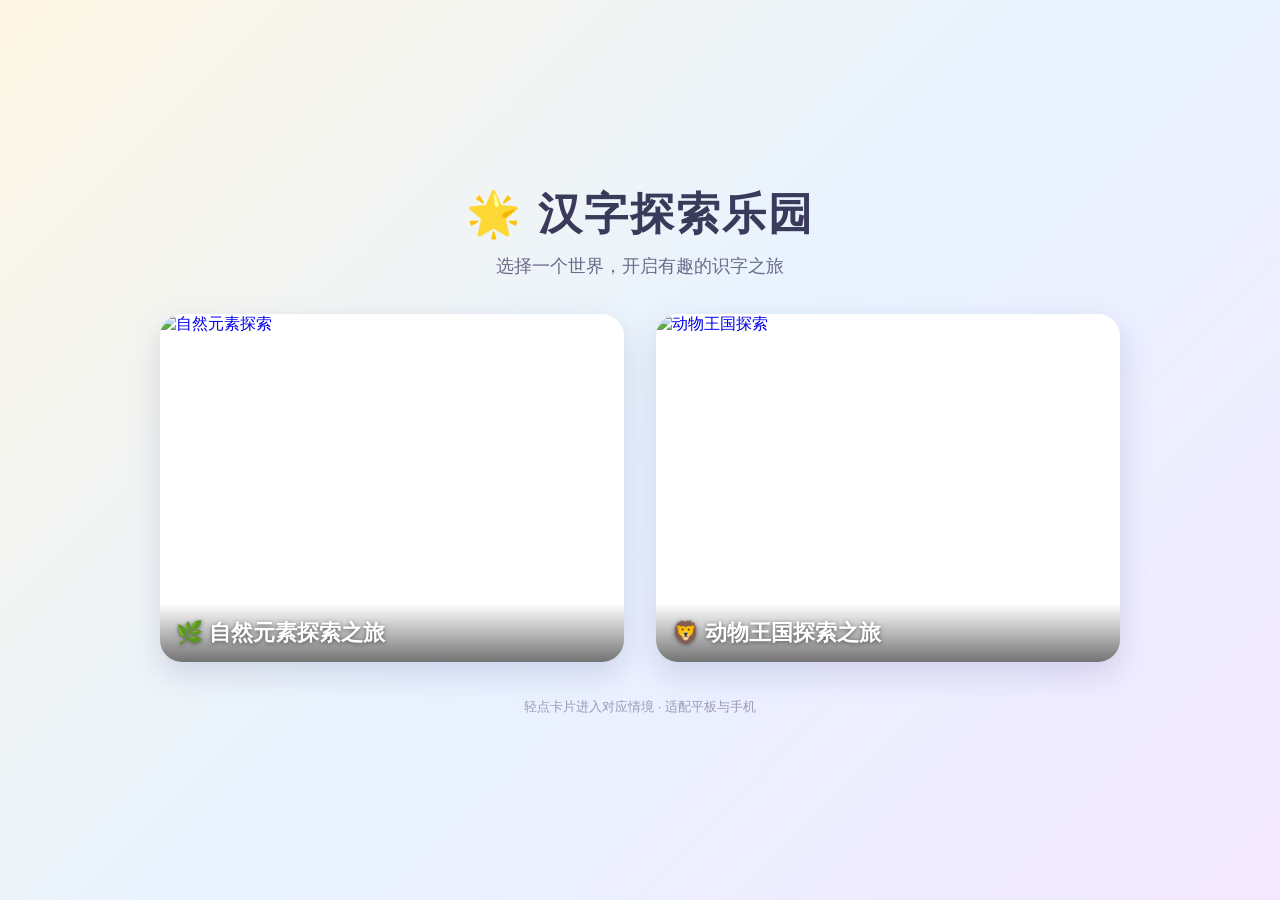
==== index.html @ 64d81b59 "Add files via upload" ====
<!DOCTYPE html>
<html lang="zh-CN">
<head>
<meta charset="UTF-8">
<meta name="viewport" content="width=device-width, initial-scale=1.0, viewport-fit=cover">
<title>汉字探索乐园 · 识字卡片</title>
<link rel="icon" href="data:,">
<style>
  * { margin: 0; padding: 0; box-sizing: border-box; }
  html, body { height: 100%; }
  body {
    font-family: "PingFang SC", "Microsoft YaHei", -apple-system, "Segoe UI", sans-serif;
    min-height: 100vh;
    display: flex;
    flex-direction: column;
    align-items: center;
    justify-content: center;
    padding: env(safe-area-inset-top) 16px env(safe-area-inset-bottom);
    background: linear-gradient(135deg, #fef6e4 0%, #e8f3ff 50%, #f3e8ff 100%);
    color: #3a3a5a;
    -webkit-tap-highlight-color: transparent;
  }
  header { text-align: center; margin-bottom: clamp(20px, 4vh, 48px); }
  header h1 { font-size: clamp(26px, 6vw, 44px); letter-spacing: 2px; }
  header p { margin-top: 10px; font-size: clamp(14px, 3.4vw, 18px); color: #6b6b8a; }
  .entries {
    display: grid;
    grid-template-columns: repeat(2, minmax(0, 1fr));
    gap: clamp(16px, 3vw, 32px);
    width: min(960px, 92vw);
  }
  @media (max-width: 680px) { .entries { grid-template-columns: 1fr; } }
  .entry {
    position: relative;
    display: block;
    text-decoration: none;
    border-radius: 22px;
    overflow: hidden;
    background: #fff;
    box-shadow: 0 12px 30px rgba(80, 80, 140, .18);
    transition: transform .25s ease, box-shadow .25s ease;
    aspect-ratio: 4 / 3;
  }
  .entry:hover, .entry:focus-visible {
    transform: translateY(-6px) scale(1.02);
    box-shadow: 0 18px 40px rgba(80, 80, 140, .28);
    outline: none;
  }
  .entry img { width: 100%; height: 100%; object-fit: cover; display: block; }
  .entry .label {
    position: absolute; left: 0; right: 0; bottom: 0;
    padding: 14px 16px;
    font-size: clamp(16px, 3vw, 22px);
    font-weight: 700;
    color: #fff;
    background: linear-gradient(transparent, rgba(0, 0, 0, .55));
    text-shadow: 0 1px 4px rgba(0, 0, 0, .5);
  }
  footer { margin-top: clamp(20px, 4vh, 40px); font-size: 13px; color: #9a9ab5; text-align: center; }
</style>
</head>
<body>
  <header>
    <h1>🌟 汉字探索乐园</h1>
    <p>选择一个世界，开启有趣的识字之旅</p>
  </header>
  <main class="entries">
    <a class="entry" href="nature.html" aria-label="自然元素探索之旅">
      <img src="背景1.jpg" alt="自然元素探索" decoding="async">
      <span class="label">🌿 自然元素探索之旅</span>
    </a>
    <a class="entry" href="zoo.html" aria-label="动物王国探索之旅">
      <img src="背景图2.jpg" alt="动物王国探索" decoding="async">
      <span class="label">🦁 动物王国探索之旅</span>
    </a>
  </main>
  <footer>轻点卡片进入对应情境 · 适配平板与手机</footer>
</body>
</html>
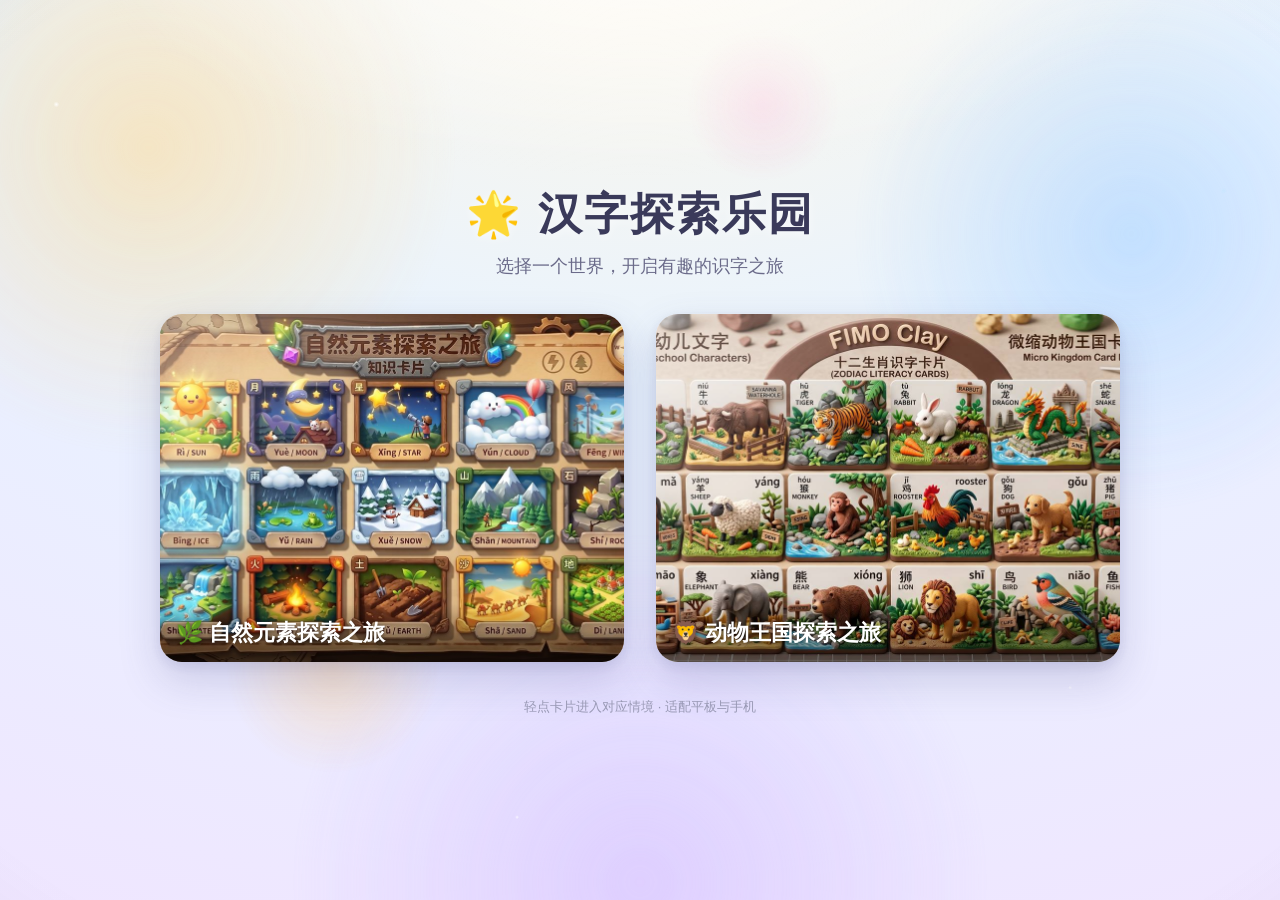
==== commit 3444dcf0: "Enhance index.html with parallax background effects Updated styles and added a multi-layer backgroun" ====
--- a/index.html
+++ b/index.html
@@ -11,69 +11,190 @@
   body {
     font-family: "PingFang SC", "Microsoft YaHei", -apple-system, "Segoe UI", sans-serif;
     min-height: 100vh;
-    display: flex;
-    flex-direction: column;
-    align-items: center;
-    justify-content: center;
+    display: flex; flex-direction: column; align-items: center; justify-content: center;
     padding: env(safe-area-inset-top) 16px env(safe-area-inset-bottom);
-    background: linear-gradient(135deg, #fef6e4 0%, #e8f3ff 50%, #f3e8ff 100%);
+    /* 基础光影渐变（顶部受光、底部偏冷，营造空间感） */
+    background: radial-gradient(120% 120% at 50% -10%, #fff7e6 0%, #e8f3ff 45%, #efe6ff 100%);
     color: #3a3a5a;
     -webkit-tap-highlight-color: transparent;
-  }
+    position: relative;
+  }
+
+  /* ============ 立体层次背景舞台（视差 + 光影） ============ */
+  .bg-stage { position: fixed; inset: 0; z-index: 0; overflow: hidden; pointer-events: none; }
+  .bg-layer { position: absolute; inset: -10%; will-change: transform; }
+  /* 远景柔光团：最慢、最模糊、最淡 —— 推远景深 */
+  .bg-layer.far {
+    background:
+      radial-gradient(40vmax 40vmax at 18% 22%, rgba(255,214,140,.55), transparent 60%),
+      radial-gradient(36vmax 36vmax at 82% 30%, rgba(150,200,255,.50), transparent 60%),
+      radial-gradient(44vmax 44vmax at 50% 90%, rgba(200,170,255,.45), transparent 62%);
+    filter: blur(8px); opacity: .9;
+  }
+  /* 中景光斑：中速、中等模糊 */
+  .bg-layer.mid {
+    background:
+      radial-gradient(14vmax 14vmax at 30% 70%, rgba(255,183,77,.35), transparent 60%),
+      radial-gradient(12vmax 12vmax at 70% 58%, rgba(120,170,255,.30), transparent 60%),
+      radial-gradient(10vmax 10vmax at 58% 18%, rgba(255,140,200,.28), transparent 60%);
+    filter: blur(2px); opacity: .8;
+  }
+  /* 近景星点：最快、清晰，带高光 —— 拉近景深 */
+  .bg-layer.near {
+    opacity: .9;
+    background-image:
+      radial-gradient(3px 3px at 12% 18%, rgba(255,255,255,.95), transparent),
+      radial-gradient(2px 2px at 28% 62%, rgba(255,255,255,.85), transparent),
+      radial-gradient(3px 3px at 55% 38%, rgba(255,247,200,.95), transparent),
+      radial-gradient(2px 2px at 78% 72%, rgba(255,255,255,.80), transparent),
+      radial-gradient(3px 3px at 88% 26%, rgba(200,230,255,.95), transparent),
+      radial-gradient(2px 2px at 42% 84%, rgba(255,255,255,.80), transparent);
+  }
+  /* 顶部光晕：模拟光源，强化光影质感 */
+  .bg-light {
+    position: absolute; inset: 0; pointer-events: none;
+    background: radial-gradient(80% 50% at 50% -8%, rgba(255,255,255,.85), rgba(255,255,255,0) 55%);
+  }
+  /* 边缘暗角：聚焦中心，增强景深 */
+  .bg-vignette {
+    position: absolute; inset: 0; pointer-events: none;
+    background: radial-gradient(120% 120% at 50% 50%, transparent 55%, rgba(60,50,90,.18) 100%);
+  }
+
+  /* 内容层浮于背景之上 */
+  .page {
+    position: relative; z-index: 1;
+    display: flex; flex-direction: column; align-items: center; width: 100%;
+  }
+
   header { text-align: center; margin-bottom: clamp(20px, 4vh, 48px); }
-  header h1 { font-size: clamp(26px, 6vw, 44px); letter-spacing: 2px; }
+  header h1 {
+    font-size: clamp(26px, 6vw, 44px); letter-spacing: 2px;
+    text-shadow: 0 2px 10px rgba(255,255,255,.6);
+  }
   header p { margin-top: 10px; font-size: clamp(14px, 3.4vw, 18px); color: #6b6b8a; }
+
   .entries {
-    display: grid;
-    grid-template-columns: repeat(2, minmax(0, 1fr));
-    gap: clamp(16px, 3vw, 32px);
-    width: min(960px, 92vw);
+    display: grid; grid-template-columns: repeat(2, minmax(0, 1fr));
+    gap: clamp(16px, 3vw, 32px); width: min(960px, 92vw);
+    perspective: 1200px; /* 卡片 3D 倾斜舞台 */
   }
   @media (max-width: 680px) { .entries { grid-template-columns: 1fr; } }
+
   .entry {
-    position: relative;
-    display: block;
-    text-decoration: none;
-    border-radius: 22px;
-    overflow: hidden;
-    background: #fff;
-    box-shadow: 0 12px 30px rgba(80, 80, 140, .18);
-    transition: transform .25s ease, box-shadow .25s ease;
+    position: relative; display: block; text-decoration: none;
+    border-radius: 22px; overflow: hidden; background: #fff;
+    box-shadow: 0 18px 40px rgba(80,80,140,.22), 0 4px 12px rgba(80,80,140,.12);
+    transition: transform .3s cubic-bezier(.2,.7,.3,1), box-shadow .3s ease;
     aspect-ratio: 4 / 3;
+    transform-style: preserve-3d;
+    animation: floaty 7s ease-in-out infinite; /* 轻微悬浮，强化立体“活”感 */
+  }
+  .entry:nth-child(2) { animation-delay: -3.5s; }
+  @keyframes floaty {
+    0%, 100% { transform: translateY(0) rotateX(0) rotateY(0); }
+    50%      { transform: translateY(-10px) rotateX(2deg) rotateY(-1.5deg); }
   }
   .entry:hover, .entry:focus-visible {
-    transform: translateY(-6px) scale(1.02);
-    box-shadow: 0 18px 40px rgba(80, 80, 140, .28);
-    outline: none;
+    transform: translateY(-8px) scale(1.03) rotateX(4deg) rotateY(-2deg);
+    box-shadow: 0 26px 55px rgba(80,80,140,.30), 0 6px 16px rgba(80,80,140,.16);
+    outline: none; animation-play-state: paused;
   }
   .entry img { width: 100%; height: 100%; object-fit: cover; display: block; }
   .entry .label {
     position: absolute; left: 0; right: 0; bottom: 0;
-    padding: 14px 16px;
-    font-size: clamp(16px, 3vw, 22px);
-    font-weight: 700;
-    color: #fff;
-    background: linear-gradient(transparent, rgba(0, 0, 0, .55));
-    text-shadow: 0 1px 4px rgba(0, 0, 0, .5);
-  }
+    padding: 14px 16px; font-size: clamp(16px, 3vw, 22px); font-weight: 700;
+    color: #fff; background: linear-gradient(transparent, rgba(0,0,0,.55));
+    text-shadow: 0 1px 4px rgba(0,0,0,.5);
+  }
+  /* 卡片左上高光，强化光影质感 */
+  .entry::after {
+    content: ""; position: absolute; inset: 0; pointer-events: none;
+    background: linear-gradient(135deg, rgba(255,255,255,.35), rgba(255,255,255,0) 40%);
+    mix-blend-mode: screen;
+  }
+
   footer { margin-top: clamp(20px, 4vh, 40px); font-size: 13px; color: #9a9ab5; text-align: center; }
+
+  /* 尊重“减少动态效果”偏好：关闭所有视差与悬浮动画 */
+  @media (prefers-reduced-motion: reduce) {
+    .entry { animation: none; }
+    .bg-layer { transition: none !important; }
+  }
+  /* 触屏设备：降低远景模糊成本（无鼠标，视差改为自动轻漂） */
+  @media (hover: none) {
+    .bg-layer.far { filter: blur(6px); }
+  }
 </style>
 </head>
 <body>
-  <header>
-    <h1>🌟 汉字探索乐园</h1>
-    <p>选择一个世界，开启有趣的识字之旅</p>
-  </header>
-  <main class="entries">
-    <a class="entry" href="nature.html" aria-label="自然元素探索之旅">
-      <img src="背景1.jpg" alt="自然元素探索" decoding="async">
-      <span class="label">🌿 自然元素探索之旅</span>
-    </a>
-    <a class="entry" href="zoo.html" aria-label="动物王国探索之旅">
-      <img src="背景图2.jpg" alt="动物王国探索" decoding="async">
-      <span class="label">🦁 动物王国探索之旅</span>
-    </a>
-  </main>
-  <footer>轻点卡片进入对应情境 · 适配平板与手机</footer>
+  <!-- 立体层次背景：远/中/近三层 + 光源 + 暗角 -->
+  <div class="bg-stage" aria-hidden="true">
+    <div class="bg-layer far"  data-depth="10"></div>
+    <div class="bg-layer mid"  data-depth="24"></div>
+    <div class="bg-layer near" data-depth="46"></div>
+    <div class="bg-light"></div>
+    <div class="bg-vignette"></div>
+  </div>
+
+  <div class="page">
+    <header>
+      <h1>🌟 汉字探索乐园</h1>
+      <p>选择一个世界，开启有趣的识字之旅</p>
+    </header>
+    <main class="entries">
+      <a class="entry" href="nature.html" aria-label="自然元素探索之旅">
+        <img src="背景1.jpg" alt="自然元素探索" decoding="async">
+        <span class="label">🌿 自然元素探索之旅</span>
+      </a>
+      <a class="entry" href="zoo.html" aria-label="动物王国探索之旅">
+        <img src="背景图2.jpg" alt="动物王国探索" decoding="async">
+        <span class="label">🦁 动物王国探索之旅</span>
+      </a>
+    </main>
+    <footer>轻点卡片进入对应情境 · 适配平板与手机</footer>
+  </div>
+
+  <script>
+  (function () {
+    var reduce = window.matchMedia && window.matchMedia('(prefers-reduced-motion: reduce)').matches;
+    if (reduce) return; // 尊重减少动效偏好，不做视差
+    var noHover = window.matchMedia && window.matchMedia('(hover: none)').matches;
+    var layers = Array.prototype.slice.call(document.querySelectorAll('.bg-layer'));
+    var tx = 0, ty = 0, cx = 0, cy = 0, raf = null;
+
+    function animate() {
+      cx += (tx - cx) * 0.08; // 平滑缓动，避免突兀
+      cy += (ty - cy) * 0.08;
+      for (var i = 0; i < layers.length; i++) {
+        var d = parseFloat(layers[i].getAttribute('data-depth')) || 0;
+        // 仅用 transform（GPU 合成），不触发重排/重绘
+        layers[i].style.transform = 'translate3d(' + (-cx * d) + 'px,' + (-cy * d) + 'px,0)';
+      }
+      if (Math.abs(tx - cx) > 0.1 || Math.abs(ty - cy) > 0.1) raf = requestAnimationFrame(animate);
+      else raf = null;
+    }
+    function schedule() { if (!raf) raf = requestAnimationFrame(animate); }
+
+    if (!noHover) {
+      // 桌面：指针视差（被动监听 + rAF 节流）
+      window.addEventListener('pointermove', function (e) {
+        tx = (e.clientX / window.innerWidth  - 0.5) * 2;  // 归一化 [-1,1]
+        ty = (e.clientY / window.innerHeight - 0.5) * 2;
+        schedule();
+      }, { passive: true });
+    } else {
+      // 移动端：极低成本自动轻漂，营造呼吸式景深
+      var t0 = performance.now();
+      (function drift() {
+        var t = (performance.now() - t0) / 1000;
+        tx = Math.sin(t * 0.4) * 0.5;
+        ty = Math.cos(t * 0.3) * 0.4;
+        schedule();
+        setTimeout(drift, 60);
+      })();
+    }
+  })();
+  </script>
 </body>
 </html>
